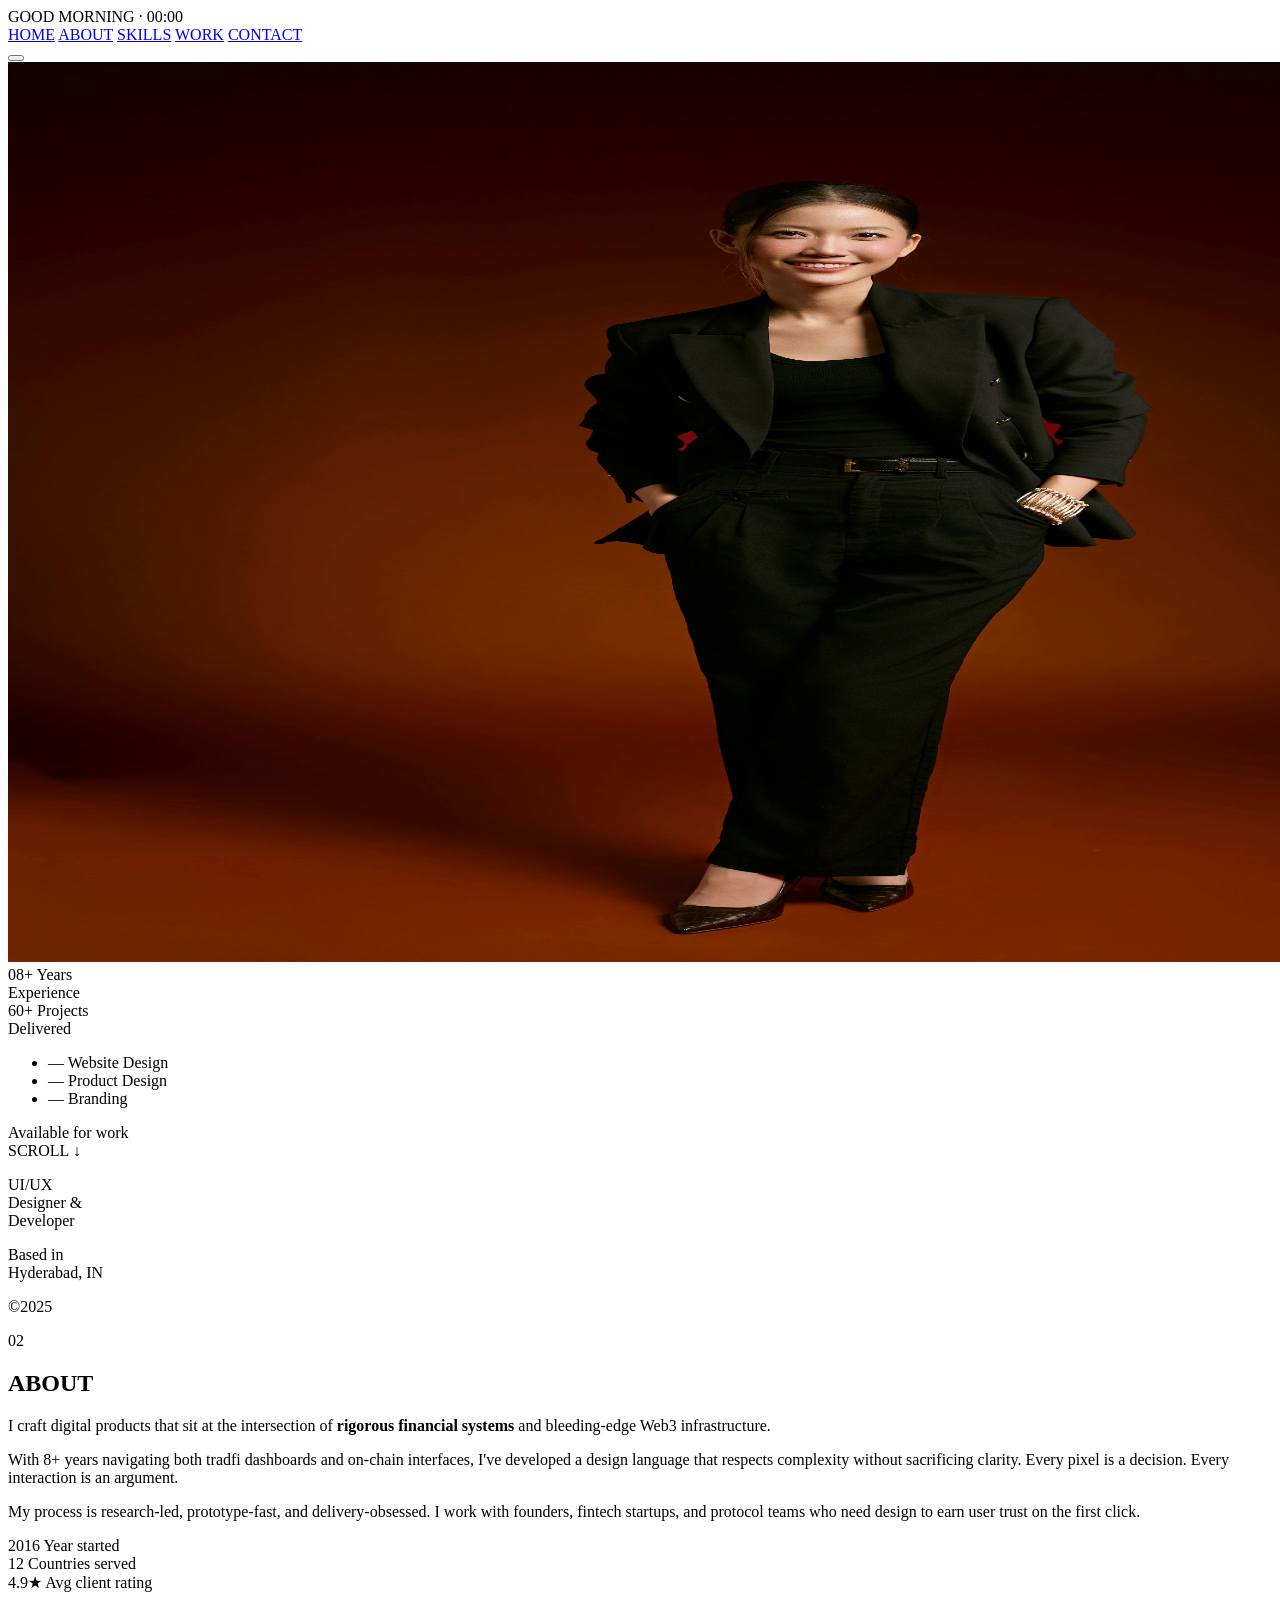
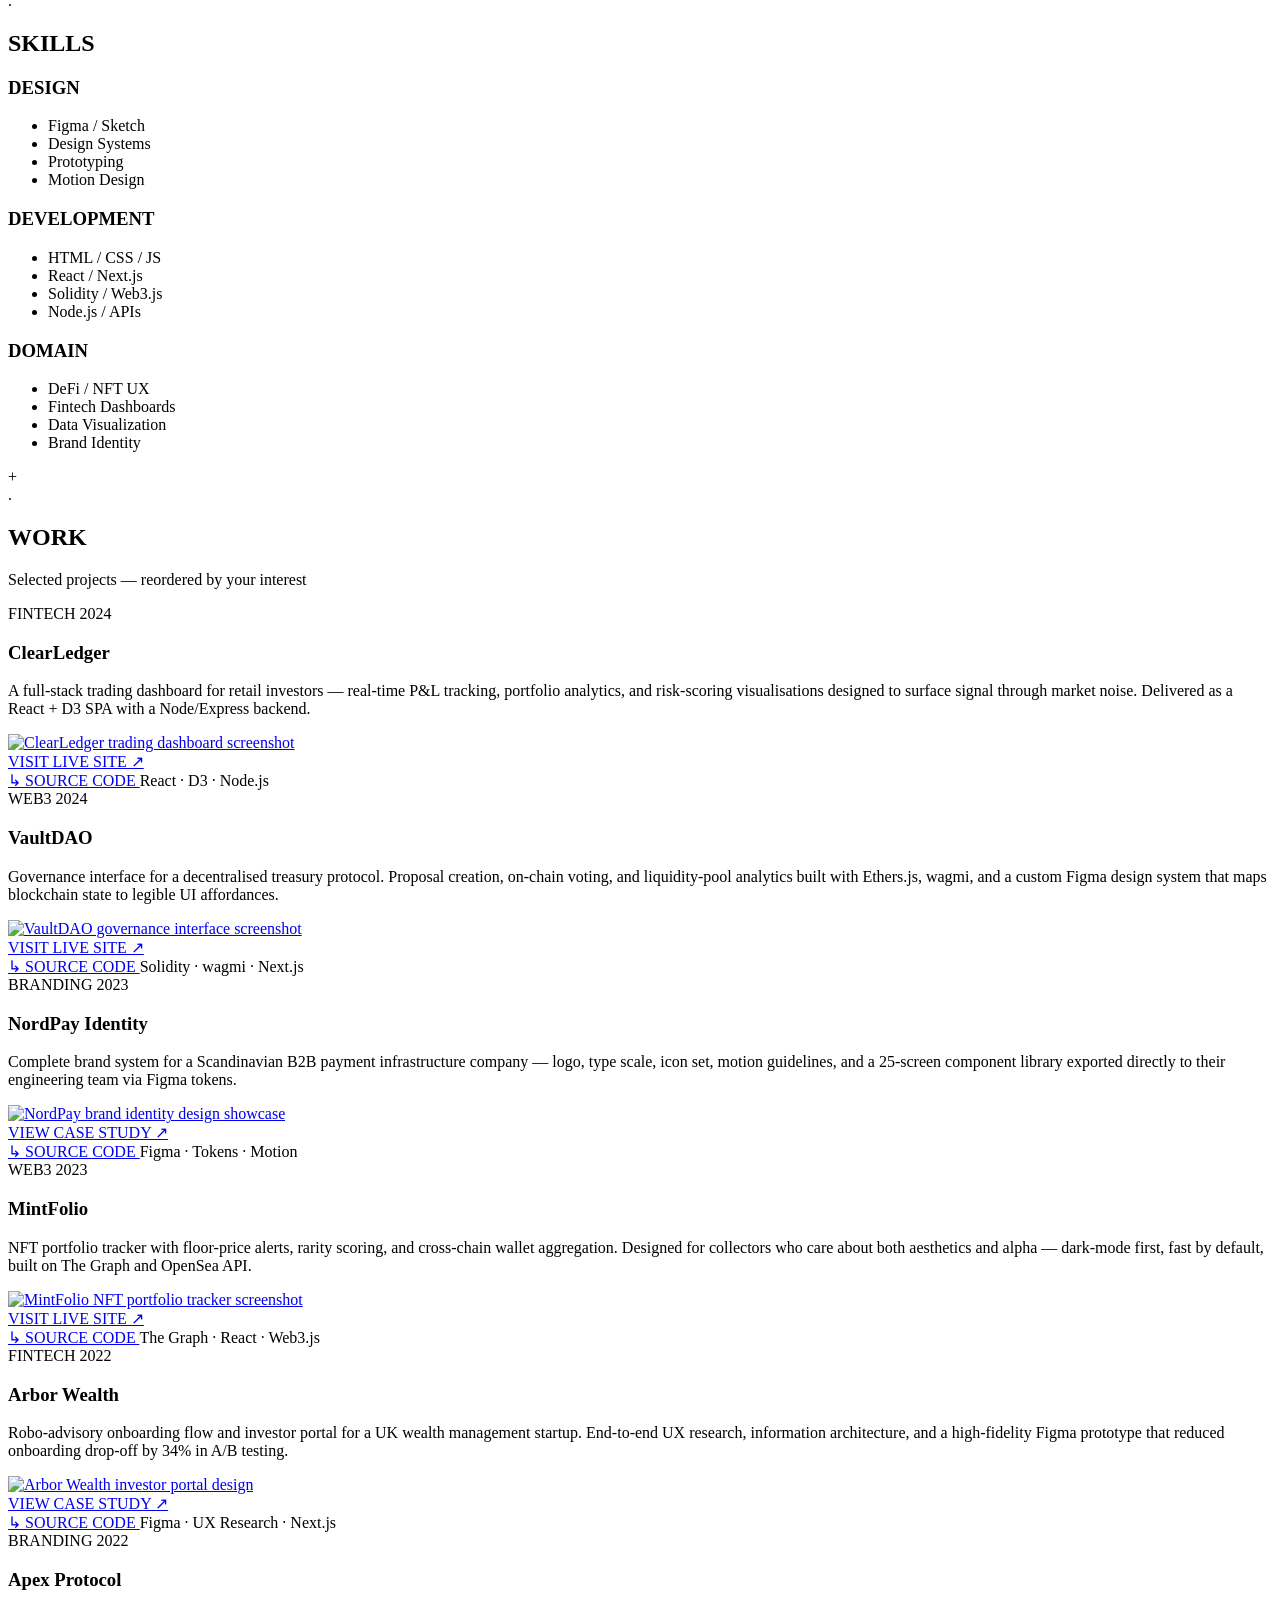
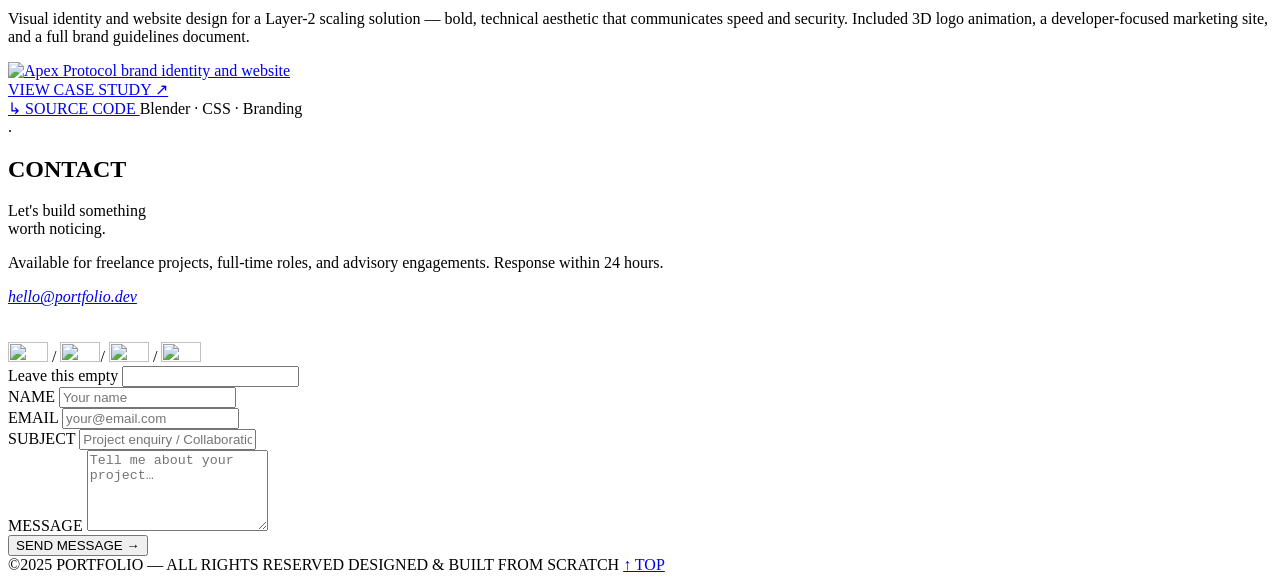
==== index.html @ 0b78ff4e "Create index.html" ====
<!DOCTYPE html>
<html lang="en">
<!--
  ╔══════════════════════════════════════════════════════════════════╗
  ║   BRUTALIST PORTFOLIO — index.html                               ║
  ║   Premium Brutalist Typography · Split-Screen Hero · Semantic    ║
  ║   HTML5 · Mobile-First · CLS-Zero · Lazy Images · Async JS      ║
  ╚══════════════════════════════════════════════════════════════════╝
-->
<head>
  <meta charset="UTF-8" />
  <meta name="viewport" content="width=device-width, initial-scale=1.0" />
  <meta name="description" content="Portfolio — Designer & Developer crafting digital experiences for Finance, Web3 & Beyond." />

  <!-- ── Preconnect for Google Fonts (no layout shift) ── -->
  <link rel="preconnect" href="https://fonts.googleapis.com" />
  <link rel="preconnect" href="https://fonts.gstatic.com" crossorigin />

  <!-- ── Display font: Bebas Neue (tight-kerning brutalisme) + body: DM Sans ── -->
  <link href="https://fonts.googleapis.com/css2?family=Bebas+Neue&family=DM+Sans:ital,opsz,wght@0,9..40,300;0,9..40,400;0,9..40,500;0,9..40,700;1,9..40,300&display=swap" rel="stylesheet" />

  <link rel="stylesheet" href="style.css" />
  <title>PORTFOLIO — DESIGN FOR FINANCE &amp; WEB3</title>
</head>
<body>

  <!-- ═══════════════════════════════════════════════
       FLOATING HEADER — Three-region premium layout
       ═══════════════════════════════════════════════ -->
  <header id="site-header" role="banner" aria-label="Site header">

    <!-- Region 1 — Dynamic real-time greeting (left) -->
    <div class="header__greeting" aria-live="polite">
      <span id="greeting-text">GOOD MORNING</span>
      <span class="header__dot">·</span>
      <span id="greeting-time">00:00</span>
    </div>


    <!-- Region 3 — Section index navigation (right) -->
    <nav class="header__index" aria-label="Section navigation">
      <a href="#home"     class="nav-link" data-section="home">HOME</a>
      <a href="#about"    class="nav-link" data-section="about">ABOUT</a>
      <a href="#skills"   class="nav-link" data-section="skills">SKILLS</a>
      <a href="#projects" class="nav-link" data-section="projects">WORK</a>
      <a href="#contact"  class="nav-link" data-section="contact">CONTACT</a>
    </nav>

    <!-- Mobile hamburger -->
    <button class="header__burger" id="burger-btn" aria-label="Toggle menu" aria-expanded="false">
      <span></span><span></span><span></span>
    </button>
  </header>

  <!-- Mobile nav drawer -->
  <nav class="mobile-nav" id="mobile-nav" aria-label="Mobile navigation" hidden>
    <a href="#home"     class="mobile-nav__link" data-section="home">HOME</a>
    <a href="#about"    class="mobile-nav__link" data-section="about">ABOUT</a>
    <a href="#skills"   class="mobile-nav__link" data-section="skills">SKILLS</a>
    <a href="#projects" class="mobile-nav__link" data-section="projects">WORK</a>
    <a href="#contact"  class="mobile-nav__link" data-section="contact">CONTACT</a>
  </nav>

  <main id="main-content">

    <!-- ═══════════════════════════════════════════════
         SECTION 1 — HOME / HERO (split-screen)
         ═══════════════════════════════════════════════ -->
    <section id="home" class="section section--hero" data-observe aria-labelledby="hero-heading">

      <!-- Full-bleed background photo (CSS positions this absolute inset 0) -->
      <div class="hero__photo-wrapper">
        <img
          src="[data-uri]"
          alt="Portfolio author — a designer and developer"
          class="hero__photo"
          width="1600"
          height="900"
          loading="eager"
          fetchpriority="high"
        />
      </div>

      <!-- Three-column overlay — sits above the photo via z-index -->
      <div class="hero__wrapper">

        <!-- LEFT column — metrics + services -->
        <aside class="hero__left">
          <div class="hero__metric">
            <span class="metric__number">08+</span>
            <span class="metric__label">Years<br/>Experience</span>
          </div>
          <div class="hero__metric">
            <span class="metric__number">60+</span>
            <span class="metric__label">Projects<br/>Delivered</span>
          </div>
          <ul class="hero__services" aria-label="Service offerings">
            <li>— Website Design</li>
            <li>— Product Design</li>
            <li>— Branding</li>
          </ul>
          <div class="hero__availability">
            <span class="availability__dot" aria-hidden="true"></span>
            Available for work
          </div>
        
        </aside>

        <!-- CENTER — massive overlaid typography on top of full-bleed photo -->
        <div class="hero__center">

          <!-- Top type row: outline text (sits above photo) -->
          

          <!-- WEB3 accent badge — floats between the type rows -->
          

          <!-- Bottom type row: bold fill -->
          

          <!-- Scroll indicator -->
          <div class="hero__scroll" aria-hidden="true">
            <span>SCROLL</span>
            <span class="scroll__arrow">↓</span>
          </div>
        </div>

        <!-- RIGHT column — role text + year -->
        <aside class="hero__right">
          <p class="hero__role">UI/UX<br/>Designer &amp;<br/>Developer</p>
          <p class="hero__location">Based in<br/>Hyderabad, IN</p>
          <p class="hero__year">©2025</p>
        </aside>

      </div>
    </section>

    <!-- ═══════════════════════════════════════════════
         SECTION 2 — ABOUT
         ═══════════════════════════════════════════════ -->
    <section id="about" class="section section--about" data-observe aria-labelledby="about-heading">
      <div class="section__inner">

        <header class="section__header">
          <span class="section__index">02</span>
          <h2 id="about-heading" class="section__title">ABOUT</h2>
        </header>

        <div class="about__grid">
          <div class="about__text">
            <p class="about__lead">
              I craft digital products that sit at the intersection of
              <strong>rigorous financial systems</strong> and
              <span class="accent">bleeding-edge Web3 infrastructure</span>.
            </p>
            <p>
              With 8+ years navigating both tradfi dashboards and on-chain
              interfaces, I've developed a design language that respects
              complexity without sacrificing clarity. Every pixel is a decision.
              Every interaction is an argument.
            </p>
            <p>
              My process is research-led, prototype-fast, and delivery-obsessed.
              I work with founders, fintech startups, and protocol teams who need
              design to earn user trust on the first click.
            </p>
          </div>

          <div class="about__stats">
            <div class="stat__block">
              <span class="stat__n">2016</span>
              <span class="stat__l">Year started</span>
            </div>
            <div class="stat__block">
              <span class="stat__n">12</span>
              <span class="stat__l">Countries served</span>
            </div>
            <div class="stat__block">
              <span class="stat__n">4.9★</span>
              <span class="stat__l">Avg client rating</span>
            </div>
          </div>
        </div>

      </div>
    </section>

    <!-- ═══════════════════════════════════════════════
         SECTION 3 — SKILLS
         ═══════════════════════════════════════════════ -->
    <section id="skills" class="section section--skills" data-observe aria-labelledby="skills-heading">
      <div class="section__inner">

        <header class="section__header">
          <span class="section__index">.</span>
          <h2 id="skills-heading" class="section__title">SKILLS</h2>
        </header>

        <div class="skills__grid">

          <div class="skill__category">
            <h3 class="skill__cat-title">DESIGN</h3>
            <ul class="skill__list">
              <li><span class="skill__name">Figma / Sketch</span><span class="skill__bar" data-level="95"></span></li>
              <li><span class="skill__name">Design Systems</span><span class="skill__bar" data-level="90"></span></li>
              <li><span class="skill__name">Prototyping</span><span class="skill__bar" data-level="88"></span></li>
              <li><span class="skill__name">Motion Design</span><span class="skill__bar" data-level="75"></span></li>
            </ul>
          </div>

          <div class="skill__category">
            <h3 class="skill__cat-title">DEVELOPMENT</h3>
            <ul class="skill__list">
              <li><span class="skill__name">HTML / CSS / JS</span><span class="skill__bar" data-level="92"></span></li>
              <li><span class="skill__name">React / Next.js</span><span class="skill__bar" data-level="85"></span></li>
              <li><span class="skill__name">Solidity / Web3.js</span><span class="skill__bar" data-level="70"></span></li>
              <li><span class="skill__name">Node.js / APIs</span><span class="skill__bar" data-level="78"></span></li>
            </ul>
          </div>

          <div class="skill__category">
            <h3 class="skill__cat-title">DOMAIN</h3>
            <ul class="skill__list">
              <li><span class="skill__name">DeFi / NFT UX</span><span class="skill__bar" data-level="88"></span></li>
              <li><span class="skill__name">Fintech Dashboards</span><span class="skill__bar" data-level="93"></span></li>
              <li><span class="skill__name">Data Visualization</span><span class="skill__bar" data-level="82"></span></li>
              <li><span class="skill__name">Brand Identity</span><span class="skill__bar" data-level="86"></span></li>
            </ul>
          </div>

        </div>
      </div>+
    </section>

    <!-- ═══════════════════════════════════════════════
         SECTION 4 — PROJECTS
         Project cards carry:
         · descriptive text block
         · image anchor (opens live URL in new tab)
         · GitHub link button
         · data-category for personalization engine
         ═══════════════════════════════════════════════ -->
    <section id="projects" class="section section--projects" data-observe aria-labelledby="projects-heading">
      <div class="section__inner">

        <header class="section__header">
          <span class="section__index">.</span>
          <h2 id="projects-heading" class="section__title">WORK</h2>
          <p class="section__sub">Selected projects — reordered by your interest</p>
        </header>

        <!-- Grid is reordered by personalization engine in app.js -->
        <div class="projects__grid" id="projects-grid" role="list">

          <!-- ── PROJECT CARD 1 ── Fintech -->
          <article class="project-card" data-category="fintech" data-id="p1" role="listitem">
            <div class="project-card__meta">
              <span class="project-card__cat">FINTECH</span>
              <span class="project-card__year">2024</span>
            </div>
            <h3 class="project-card__title">ClearLedger</h3>
            <p class="project-card__desc">
              A full-stack trading dashboard for retail investors — real-time
              P&amp;L tracking, portfolio analytics, and risk-scoring visualisations
              designed to surface signal through market noise. Delivered as a
              React + D3 SPA with a Node/Express backend.
            </p>
            <!-- Image = clickable anchor to live site (opens in new tab) -->
            <a
              href="https://example.com/clearledger"
              target="_blank"
              rel="noopener noreferrer"
              class="project-card__img-link"
              aria-label="Open ClearLedger live demo in new tab"
              data-track="live-link"
              data-project="p1"
            >
              <div class="project-card__img-wrapper">
                <img
                  src="https://images.unsplash.com/photo-1611974789855-9c2a0a7236a3?w=700&q=75"
                  alt="ClearLedger trading dashboard screenshot"
                  loading="lazy"
                  width="700"
                  height="420"
                />
                <div class="project-card__img-overlay">
                  <span>VISIT LIVE SITE ↗</span>
                </div>
              </div>
            </a>
            <!-- GitHub link button -->
            <div class="project-card__actions">
              <a
                href="https://github.com/example/clearledger"
                target="_blank"
                rel="noopener noreferrer"
                class="btn btn--outline"
                aria-label="View ClearLedger source code on GitHub"
                data-track="github-link"
                data-project="p1"
              >
                ↳ SOURCE CODE
              </a>
              <span class="project-card__tags">React · D3 · Node.js</span>
            </div>
          </article>

          <!-- ── PROJECT CARD 2 ── Web3 -->
          <article class="project-card" data-category="web3" data-id="p2" role="listitem">
            <div class="project-card__meta">
              <span class="project-card__cat project-card__cat--web3">WEB3</span>
              <span class="project-card__year">2024</span>
            </div>
            <h3 class="project-card__title">VaultDAO</h3>
            <p class="project-card__desc">
              Governance interface for a decentralised treasury protocol.
              Proposal creation, on-chain voting, and liquidity-pool analytics
              built with Ethers.js, wagmi, and a custom Figma design system
              that maps blockchain state to legible UI affordances.
            </p>
            <a
              href="https://example.com/vaultdao"
              target="_blank"
              rel="noopener noreferrer"
              class="project-card__img-link"
              aria-label="Open VaultDAO live demo in new tab"
              data-track="live-link"
              data-project="p2"
            >
              <div class="project-card__img-wrapper">
                <img
                  src="https://images.unsplash.com/photo-1639762681485-074b7f938ba0?w=700&q=75"
                  alt="VaultDAO governance interface screenshot"
                  loading="lazy"
                  width="700"
                  height="420"
                />
                <div class="project-card__img-overlay">
                  <span>VISIT LIVE SITE ↗</span>
                </div>
              </div>
            </a>
            <div class="project-card__actions">
              <a
                href="https://github.com/example/vaultdao"
                target="_blank"
                rel="noopener noreferrer"
                class="btn btn--outline"
                aria-label="View VaultDAO source code on GitHub"
                data-track="github-link"
                data-project="p2"
              >
                ↳ SOURCE CODE
              </a>
              <span class="project-card__tags">Solidity · wagmi · Next.js</span>
            </div>
          </article>

          <!-- ── PROJECT CARD 3 ── Branding -->
          <article class="project-card" data-category="branding" data-id="p3" role="listitem">
            <div class="project-card__meta">
              <span class="project-card__cat project-card__cat--brand">BRANDING</span>
              <span class="project-card__year">2023</span>
            </div>
            <h3 class="project-card__title">NordPay Identity</h3>
            <p class="project-card__desc">
              Complete brand system for a Scandinavian B2B payment infrastructure
              company — logo, type scale, icon set, motion guidelines, and a
              25-screen component library exported directly to their engineering
              team via Figma tokens.
            </p>
            <a
              href="https://example.com/nordpay"
              target="_blank"
              rel="noopener noreferrer"
              class="project-card__img-link"
              aria-label="Open NordPay case study in new tab"
              data-track="live-link"
              data-project="p3"
            >
              <div class="project-card__img-wrapper">
                <img
                  src="https://images.unsplash.com/photo-1561070791-2526d30994b5?w=700&q=75"
                  alt="NordPay brand identity design showcase"
                  loading="lazy"
                  width="700"
                  height="420"
                />
                <div class="project-card__img-overlay">
                  <span>VIEW CASE STUDY ↗</span>
                </div>
              </div>
            </a>
            <div class="project-card__actions">
              <a
                href="https://github.com/example/nordpay-ds"
                target="_blank"
                rel="noopener noreferrer"
                class="btn btn--outline"
                aria-label="View NordPay design system on GitHub"
                data-track="github-link"
                data-project="p3"
              >
                ↳ SOURCE CODE
              </a>
              <span class="project-card__tags">Figma · Tokens · Motion</span>
            </div>
          </article>

          <!-- ── PROJECT CARD 4 ── Web3 -->
          <article class="project-card" data-category="web3" data-id="p4" role="listitem">
            <div class="project-card__meta">
              <span class="project-card__cat project-card__cat--web3">WEB3</span>
              <span class="project-card__year">2023</span>
            </div>
            <h3 class="project-card__title">MintFolio</h3>
            <p class="project-card__desc">
              NFT portfolio tracker with floor-price alerts, rarity scoring,
              and cross-chain wallet aggregation. Designed for collectors who
              care about both aesthetics and alpha — dark-mode first, fast
              by default, built on The Graph and OpenSea API.
            </p>
            <a
              href="https://example.com/mintfolio"
              target="_blank"
              rel="noopener noreferrer"
              class="project-card__img-link"
              aria-label="Open MintFolio live demo in new tab"
              data-track="live-link"
              data-project="p4"
            >
              <div class="project-card__img-wrapper">
                <img
                  src="https://images.unsplash.com/photo-1620321023374-d1a68fbc720d?w=700&q=75"
                  alt="MintFolio NFT portfolio tracker screenshot"
                  loading="lazy"
                  width="700"
                  height="420"
                />
                <div class="project-card__img-overlay">
                  <span>VISIT LIVE SITE ↗</span>
                </div>
              </div>
            </a>
            <div class="project-card__actions">
              <a
                href="https://github.com/example/mintfolio"
                target="_blank"
                rel="noopener noreferrer"
                class="btn btn--outline"
                aria-label="View MintFolio source code on GitHub"
                data-track="github-link"
                data-project="p4"
              >
                ↳ SOURCE CODE
              </a>
              <span class="project-card__tags">The Graph · React · Web3.js</span>
            </div>
          </article>

          <!-- ── PROJECT CARD 5 ── Fintech -->
          <article class="project-card" data-category="fintech" data-id="p5" role="listitem">
            <div class="project-card__meta">
              <span class="project-card__cat">FINTECH</span>
              <span class="project-card__year">2022</span>
            </div>
            <h3 class="project-card__title">Arbor Wealth</h3>
            <p class="project-card__desc">
              Robo-advisory onboarding flow and investor portal for a UK wealth
              management startup. End-to-end UX research, information architecture,
              and a high-fidelity Figma prototype that reduced onboarding
              drop-off by 34% in A/B testing.
            </p>
            <a
              href="https://example.com/arbor"
              target="_blank"
              rel="noopener noreferrer"
              class="project-card__img-link"
              aria-label="Open Arbor Wealth case study in new tab"
              data-track="live-link"
              data-project="p5"
            >
              <div class="project-card__img-wrapper">
                <img
                  src="https://images.unsplash.com/photo-1551288049-bebda4e38f71?w=700&q=75"
                  alt="Arbor Wealth investor portal design"
                  loading="lazy"
                  width="700"
                  height="420"
                />
                <div class="project-card__img-overlay">
                  <span>VIEW CASE STUDY ↗</span>
                </div>
              </div>
            </a>
            <div class="project-card__actions">
              <a
                href="https://github.com/example/arbor-wealth"
                target="_blank"
                rel="noopener noreferrer"
                class="btn btn--outline"
                aria-label="View Arbor Wealth source code on GitHub"
                data-track="github-link"
                data-project="p5"
              >
                ↳ SOURCE CODE
              </a>
              <span class="project-card__tags">Figma · UX Research · Next.js</span>
            </div>
          </article>

          <!-- ── PROJECT CARD 6 ── Branding -->
          <article class="project-card" data-category="branding" data-id="p6" role="listitem">
            <div class="project-card__meta">
              <span class="project-card__cat project-card__cat--brand">BRANDING</span>
              <span class="project-card__year">2022</span>
            </div>
            <h3 class="project-card__title">Apex Protocol</h3>
            <p class="project-card__desc">
              Visual identity and website design for a Layer-2 scaling solution —
              bold, technical aesthetic that communicates speed and security.
              Included 3D logo animation, a developer-focused marketing site,
              and a full brand guidelines document.
            </p>
            <a
              href="https://example.com/apex"
              target="_blank"
              rel="noopener noreferrer"
              class="project-card__img-link"
              aria-label="Open Apex Protocol website in new tab"
              data-track="live-link"
              data-project="p6"
            >
              <div class="project-card__img-wrapper">
                <img
                  src="https://images.unsplash.com/photo-1518770660439-4636190af475?w=700&q=75"
                  alt="Apex Protocol brand identity and website"
                  loading="lazy"
                  width="700"
                  height="420"
                />
                <div class="project-card__img-overlay">
                  <span>VIEW CASE STUDY ↗</span>
                </div>
              </div>
            </a>
            <div class="project-card__actions">
              <a
                href="https://github.com/example/apex-brand"
                target="_blank"
                rel="noopener noreferrer"
                class="btn btn--outline"
                aria-label="View Apex Protocol source code on GitHub"
                data-track="github-link"
                data-project="p6"
              >
                ↳ SOURCE CODE
              </a>
              <span class="project-card__tags">Blender · CSS · Branding</span>
            </div>
          </article>

        </div><!-- /projects__grid -->
      </div>
    </section>

    <!-- ═══════════════════════════════════════════════
         SECTION 5 — CONTACT
         Full client-side validation + XSS sanitisation
         Analytics data fully isolated from form data
         ═══════════════════════════════════════════════ -->
    <section id="contact" class="section section--contact" data-observe aria-labelledby="contact-heading">
      <div class="section__inner">

        <header class="section__header">
          <span class="section__index">.</span>
          <h2 id="contact-heading" class="section__title">CONTACT</h2>
        </header>

        <div class="contact__grid">

          <div class="contact__copy">
            <p class="contact__lead">
              Let's build something<br/>
              <span class="accent">worth noticing.</span>
            </p>
            <p>Available for freelance projects, full-time roles, and advisory
            engagements. Response within 24 hours.</p>
            <address>
              <a href="mailto:hello@portfolio.dev" class="contact__email">
                hello@portfolio.dev
              </a>
            </address><br><br>
            <nav class="header__social" aria-label="Social links">
      <a href="https://github.com" target="_blank" rel="noopener noreferrer" data-track="social-github"><img src="git.png" height="20px" width="40px"></a>
      <span aria-hidden="true">/</span>
      <a href="https://linkedin.com" target="_blank" rel="noopener noreferrer" data-track="social-linkedin"><img src="ln.png" height="20px" width="40px"></a><span aria-hidden="true">/</span>
      <a href="https://twitter.com" target="_blank" rel="noopener noreferrer" data-track="social-twitter"><img src="tw.png"height="20px" width="40px"></a>
      <span aria-hidden="true">/</span>
      <a href="mailto:hello@portfolio.dev" data-track="social-email"><img src="m.png" height="20px" width="40px"></a>
    </nav>
          </div>

          <!-- Contact form — analytics data stored SEPARATELY in localStorage -->
          <!-- aria-describedby links to validation summary for screen readers -->
          <form
            id="contact-form"
            class="contact__form"
            novalidate
            aria-label="Contact form"
            data-formspree-endpoint="https://formspree.io/f/YOUR_FORMSPREE_ID"
          
          >
            <!-- CSRF-style honeypot (hidden, bots fill it, humans don't) -->
            <div class="form__honeypot" aria-hidden="true">
              <label for="hp_field">Leave this empty</label>
              <input type="text" id="hp_field" name="hp_field" tabindex="-1" autocomplete="off" />
            </div>

            <!-- Validation summary for screen readers -->
            <div
              id="form-errors"
              class="form__errors"
              role="alert"
              aria-live="assertive"
              hidden
            ></div>

            <div class="form__group">
              <label for="f-name" class="form__label">NAME</label>
              <input
                type="text"
                id="f-name"
                name="name"
                class="form__input"
                placeholder="Your name"
                autocomplete="name"
                maxlength="80"
                aria-required="true"
              />
              <span class="form__err-msg" id="err-name" aria-live="polite"></span>
            </div>

            <div class="form__group">
              <label for="f-email" class="form__label">EMAIL</label>
              <input
                type="email"
                id="f-email"
                name="email"
                class="form__input"
                placeholder="your@email.com"
                autocomplete="email"
                maxlength="120"
                aria-required="true"
              />
              <span class="form__err-msg" id="err-email" aria-live="polite"></span>
            </div>

            <div class="form__group">
              <label for="f-subject" class="form__label">SUBJECT</label>
              <input
                type="text"
                id="f-subject"
                name="subject"
                class="form__input"
                placeholder="Project enquiry / Collaboration / Other"
                maxlength="120"
                aria-required="true"
              />
              <span class="form__err-msg" id="err-subject" aria-live="polite"></span>
            </div>

            <div class="form__group">
              <label for="f-message" class="form__label">MESSAGE</label>
              <textarea
                id="f-message"
                name="message"
                class="form__input form__textarea"
                placeholder="Tell me about your project…"
                maxlength="2000"
                rows="5"
                aria-required="true"
              ></textarea>
              <span class="form__err-msg" id="err-message" aria-live="polite"></span>
            </div>

            <span><button type="submit" class="btn btn--primary" id="form-submit"  >
              SEND MESSAGE →
            </button>
            </span>

            <!-- Success message (hidden by default) -->
            <div id="form-success" class="form__success" hidden role="status" aria-live="polite">
              ✓ Message sent. I'll be in touch soon.
            </div>

          </form>
        </div>
      </div>
    </section>

  </main>

  <!-- ═══════════════════════════════════════════════
       FOOTER
       ═══════════════════════════════════════════════ -->
  <footer class="site-footer" role="contentinfo">
    <div class="footer__inner">
      <span class="footer__left">©2025 PORTFOLIO — ALL RIGHTS RESERVED</span>
      <span class="footer__center">DESIGNED &amp; BUILT FROM SCRATCH</span>
      <a href="#home" class="footer__back" aria-label="Back to top">↑ TOP</a>
    </div>
  </footer>

  <!-- ── Async JS — deferred to prevent render-blocking ── -->
  <script src="app.js" defer></script>

</body>
</html>
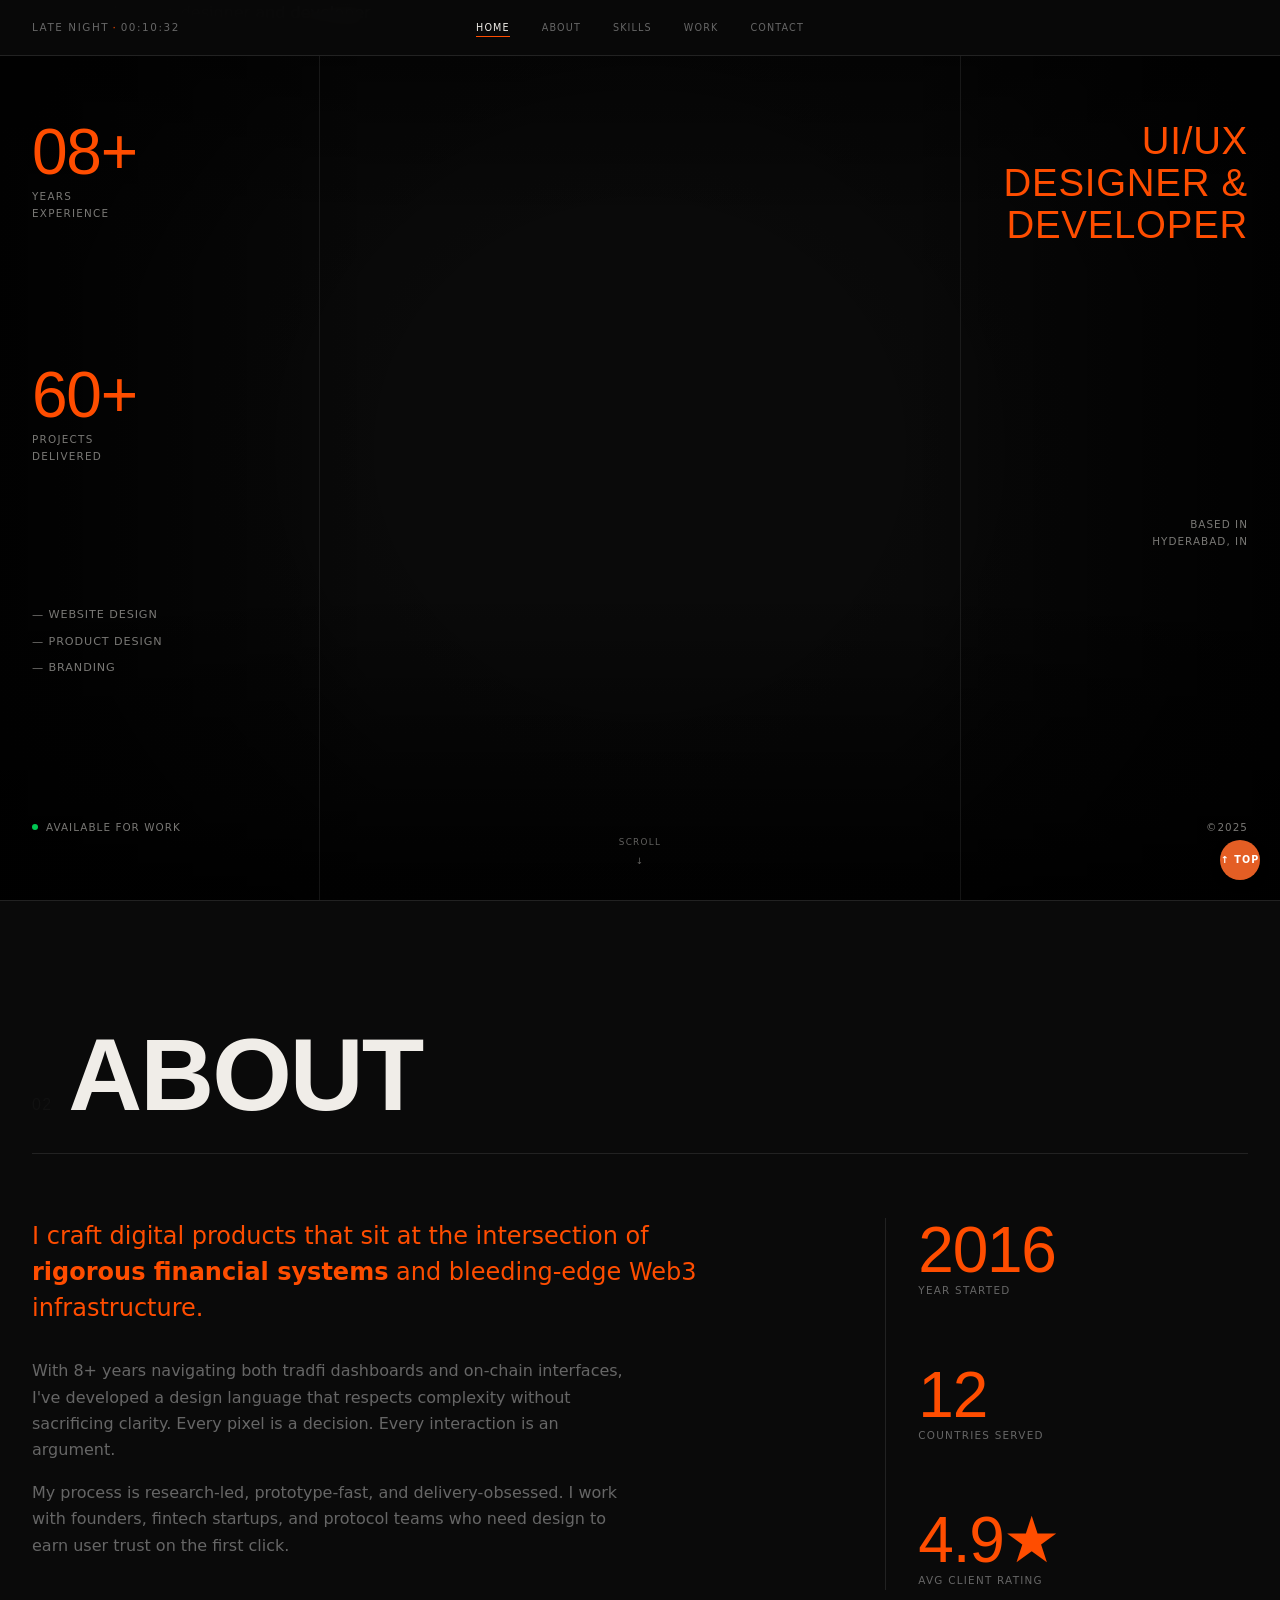
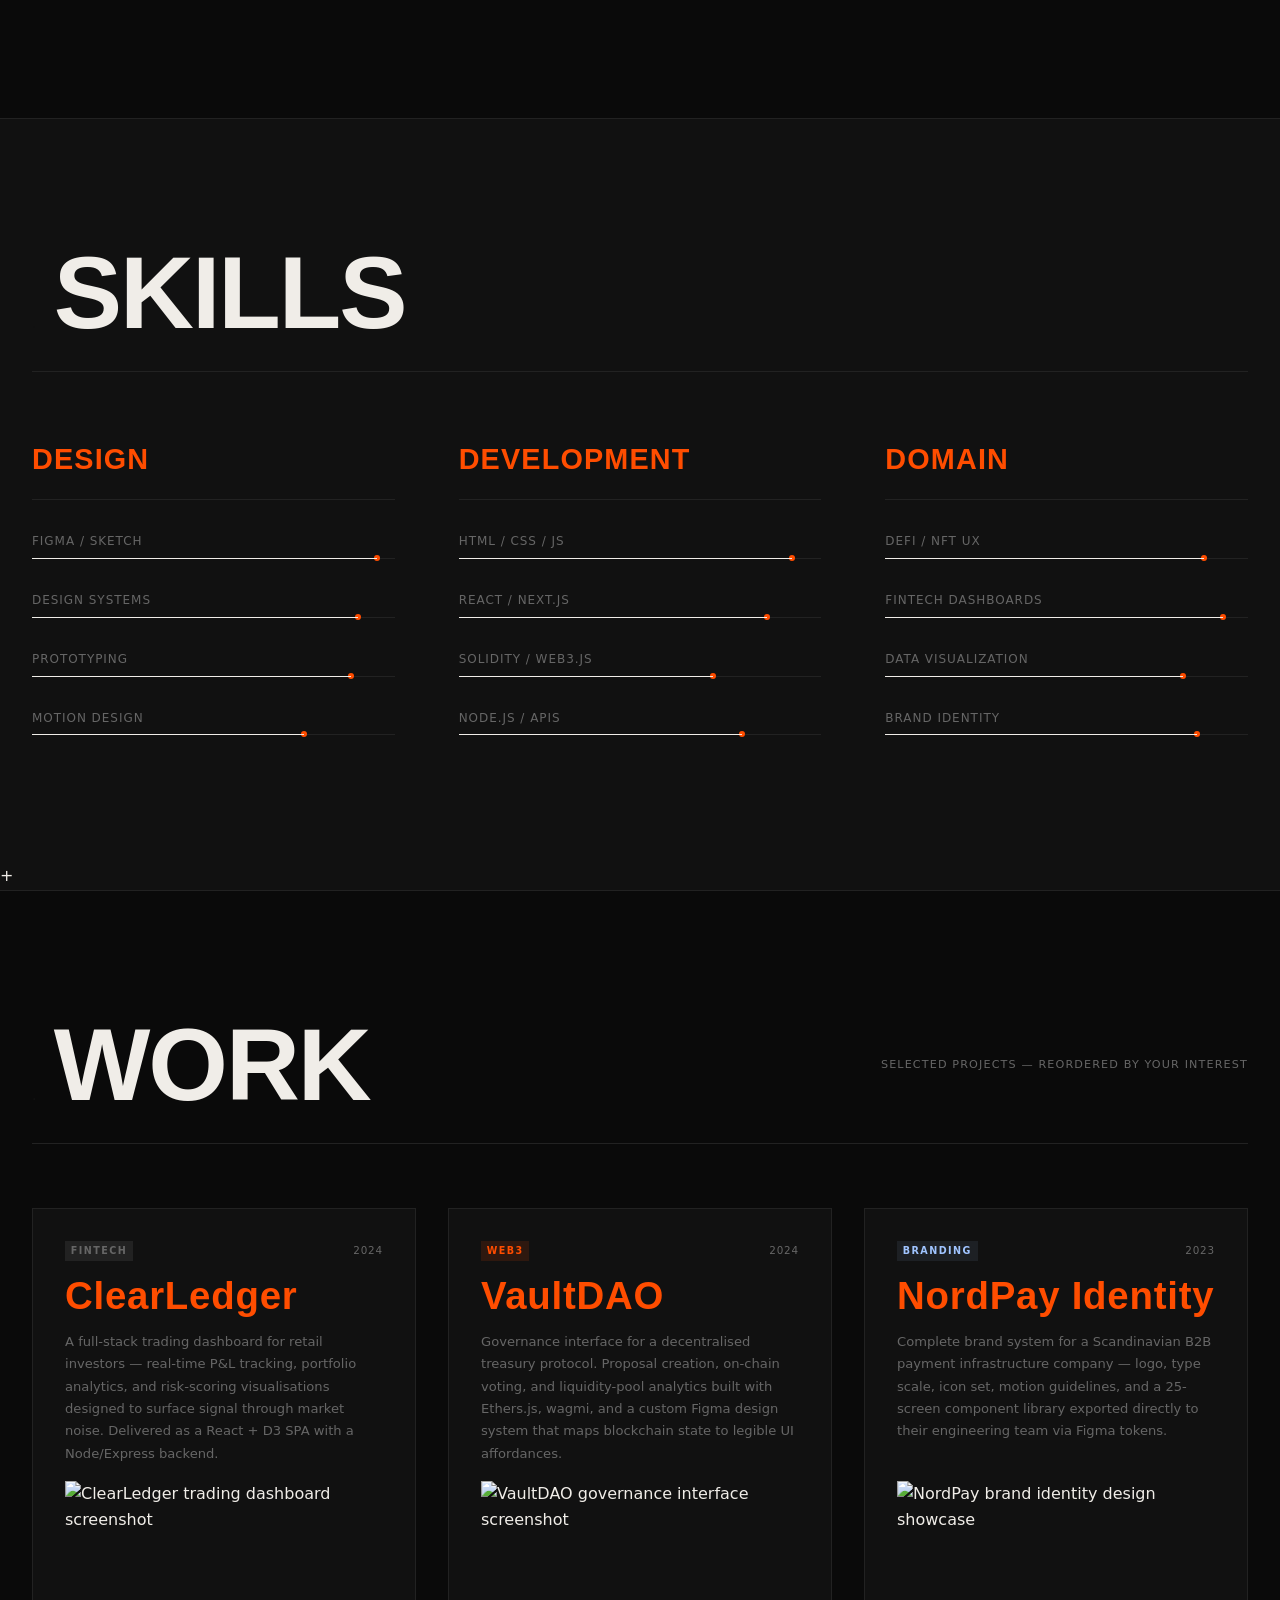
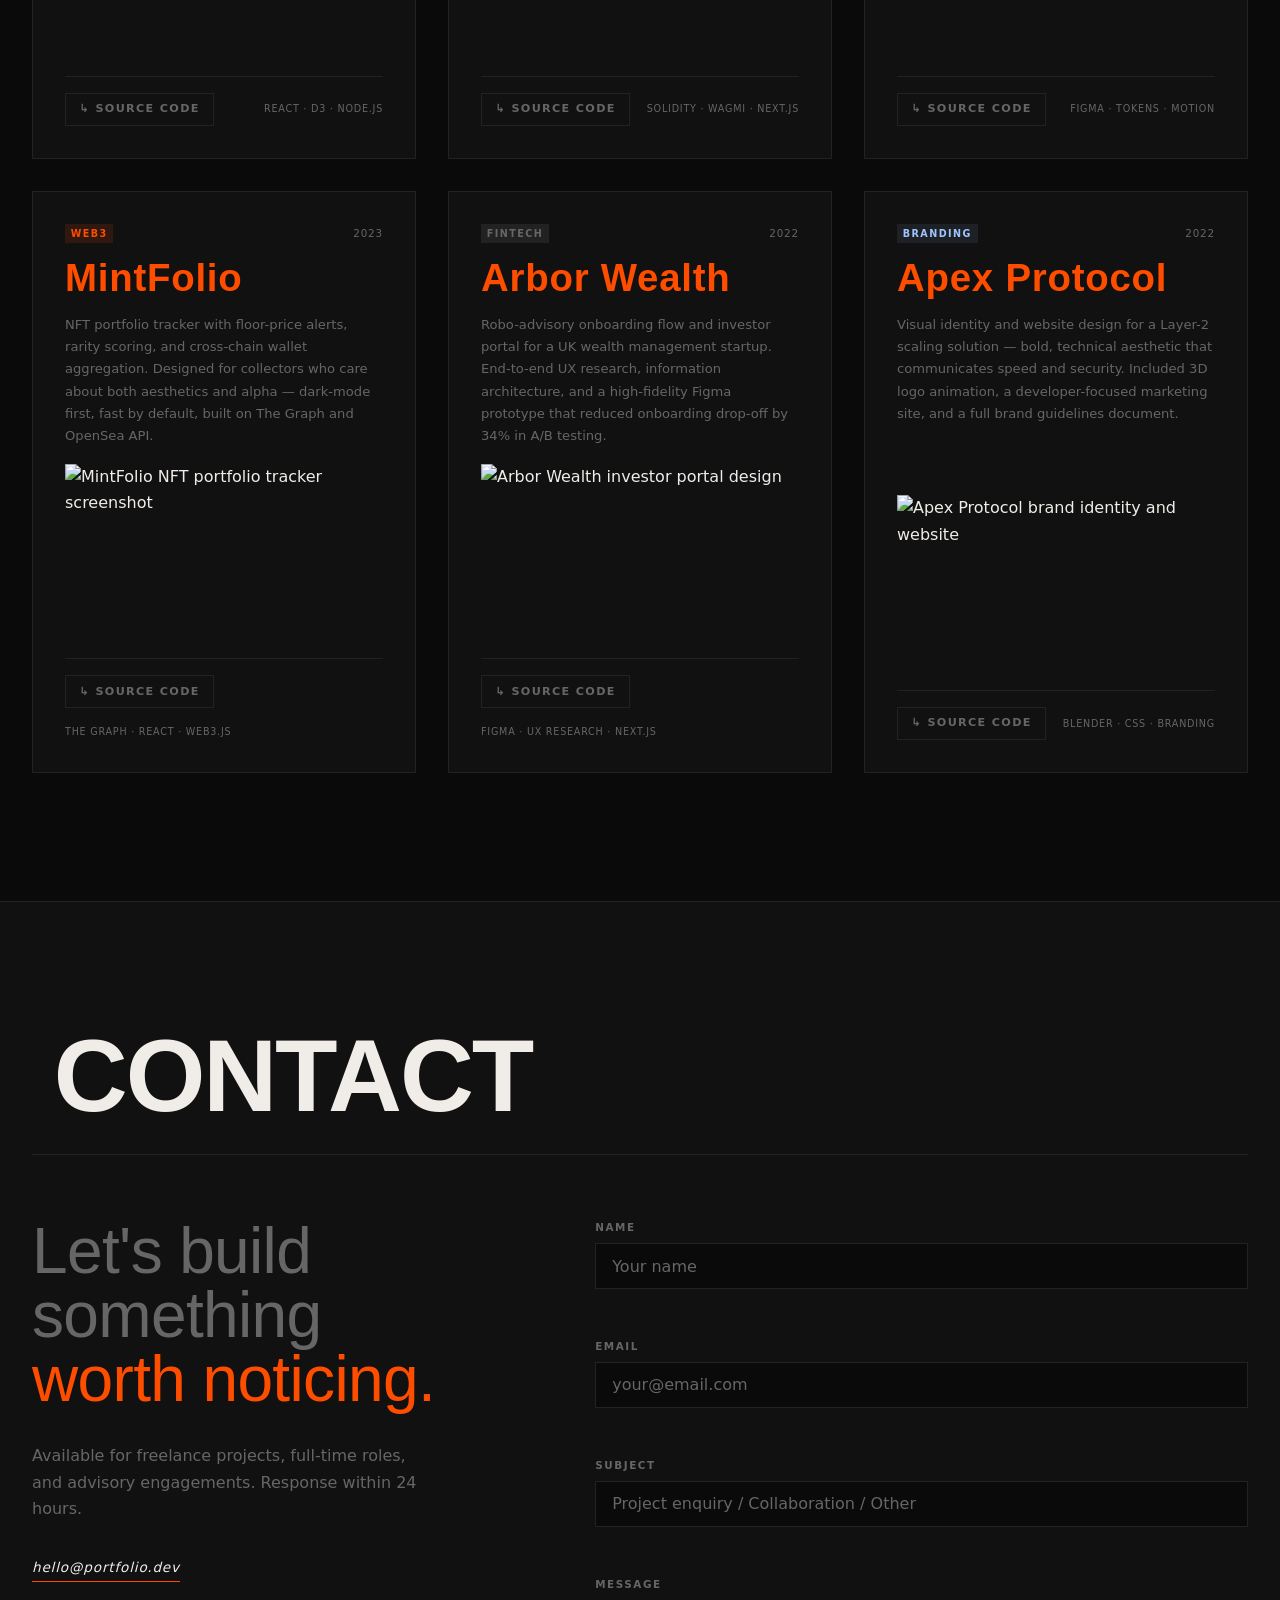
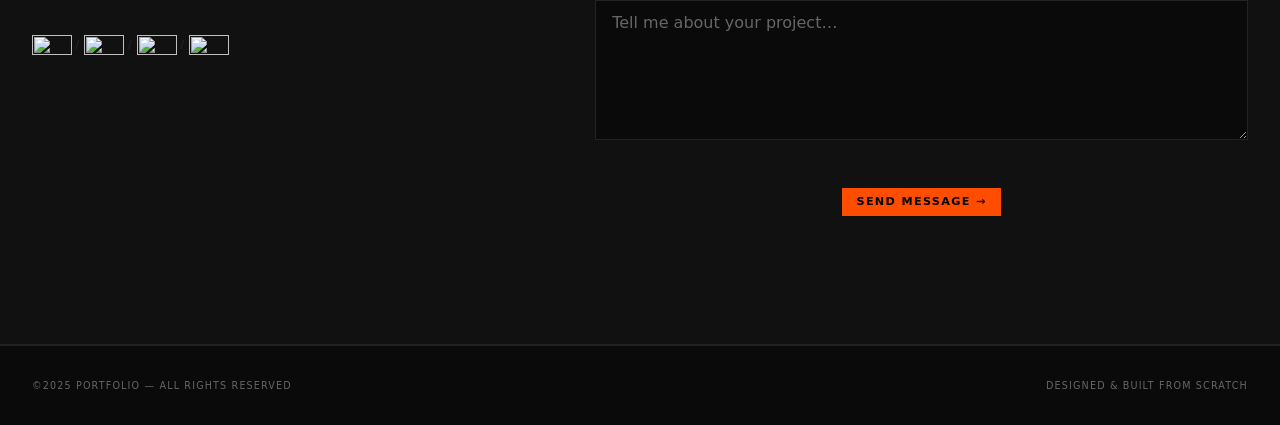
==== commit 2a05e8b7: "Update index.html" ====
--- a/index.html
+++ b/index.html
@@ -21,6 +21,15 @@
 
   <link rel="stylesheet" href="style.css" />
   <title>PORTFOLIO — DESIGN FOR FINANCE &amp; WEB3</title>
+
+  <!-- ── Umami Analytics (Option B) — privacy-first, no cookies, GDPR-safe ── -->
+  <!-- Replace YOUR_UMAMI_WEBSITE_ID with the ID from your Umami dashboard     -->
+  <!-- Sign up free at https://cloud.umami.is                                  -->
+  <script
+    defer
+    src="https://cloud.umami.is/script.js"
+    data-website-id="YOUR_UMAMI_WEBSITE_ID"
+  ></script>
 </head>
 <body>
 
@@ -71,7 +80,8 @@
       <!-- Full-bleed background photo (CSS positions this absolute inset 0) -->
       <div class="hero__photo-wrapper">
         <img
-          src="[data-uri]